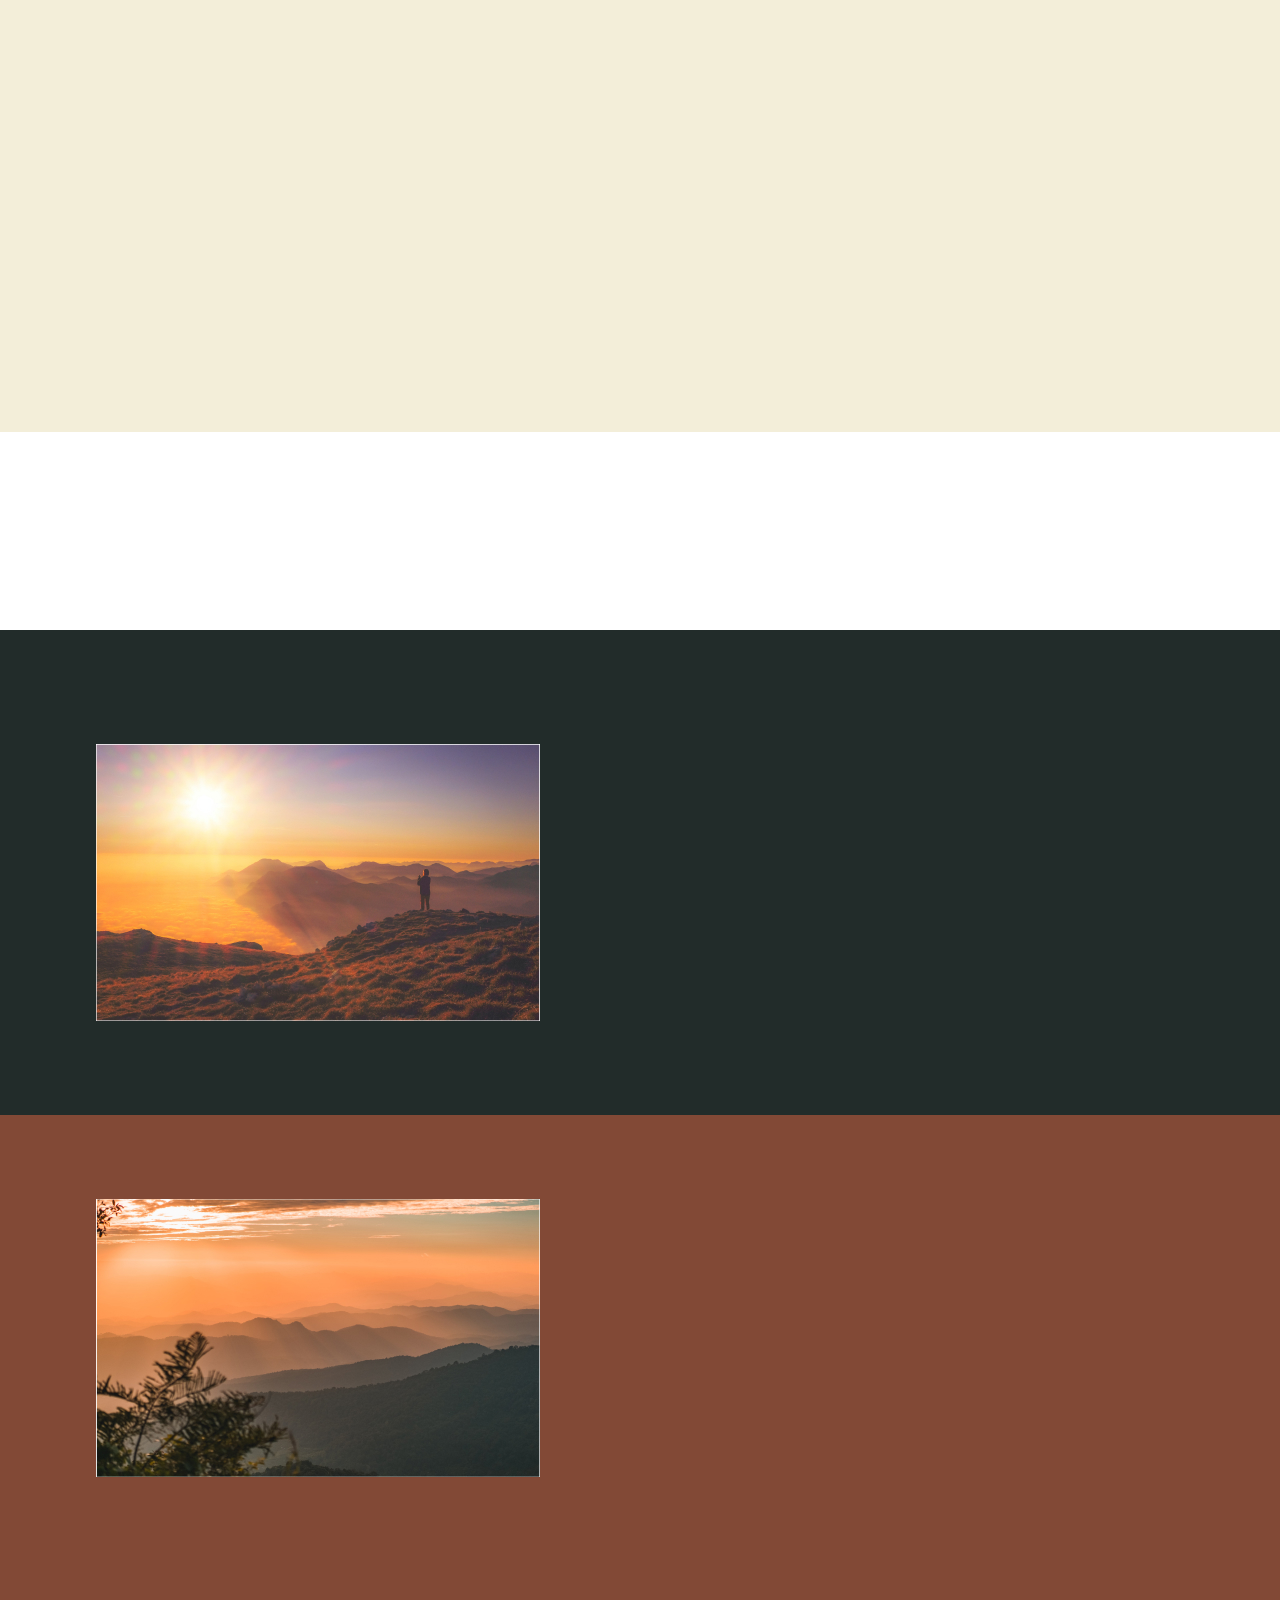
==== flexbox-challenge04/index.html @ 7397736f "flexbox-challenge04 mobile design" ====
<!DOCTYPE html>
<html lang="en">
  <head>
    <meta charset="UTF-8" />
    <meta http-equiv="X-UA-Compatible" content="IE=edge" />
    <meta name="viewport" content="width=device-width, initial-scale=1.0" />
    <link rel="stylesheet" href="./style.css" />
    <title>Document</title>
  </head>
  <body>
    <section class="intro">
      <div class="container">
        <p class="intro__text"></p>
        <h1 class="intro__title"></h1>
      </div>
    </section>
    <section class="section-two">
      <div class="container">
        <h2 class="section-title section-title--dark"></h2>
        <div class="row">
          <div class="col">
            <p></p>
          </div>
          <div class="col">
            <p></p>
          </div>
        </div>
      </div>
    </section>
    <section class="section-three">
      <div class="container row">
        <div class="col">
          <h2 class="section-title"></h2>
          <p></p>
        </div>
        <div class="col">
            <img src="img/image-01.jpg" alt="" />
        </div>
      </div>
    </section>
    <section class="section-four">
        <div class="container row">
            <div class="col">
                <img src="img/image-02.jpg" alt="">
            </div>
            <div class="col">
                <h2 class="section-title"></h2>
                <p></p>
            </div>
        </div>
    </section>
  </body>
</html>
---- flexbox-challenge04/style.css ----
*, *::before, *::after {
        box-sizing: border-box;
}

body {
    margin: 0;
    font-family: 'Roboto', sans-serif;
    font-size: 1.3125rem;
    line-height: 1.6;
    color: #222C2A;
}

img {
    max-width: 100%;
}

h1, h2 {
    font-family: 'Playfair Display', serif;
    font-weight: 900;
    margin-top: 0;
    line-height: 1.1;
}

section {
    padding: 4em 0;
}

.container {
    width: 85%;
    margin: 0 auto;
}

.section-title {
    font-size: 2.25rem;
    color: #F3EED9;
}

.section-title--dark {
    color:#824936;
}

.intro {
    background-color: #F3EED9;
    padding: 200px 0;
    text-align: center;
    color: #824936;
}

.intro__text {
    text-transform: uppercase;
    letter-spacing: 10px;
    font-size: 1.125rem;
    color: #222C2A;
    margin: 0 0 .25em;
}

.intro__title {
    font-size: 3rem;
}

.section-three {
    background-color: #222C2A;
    color: #fff;
}

.section-four {
    background-color: #824936;
    color: #fff;
}
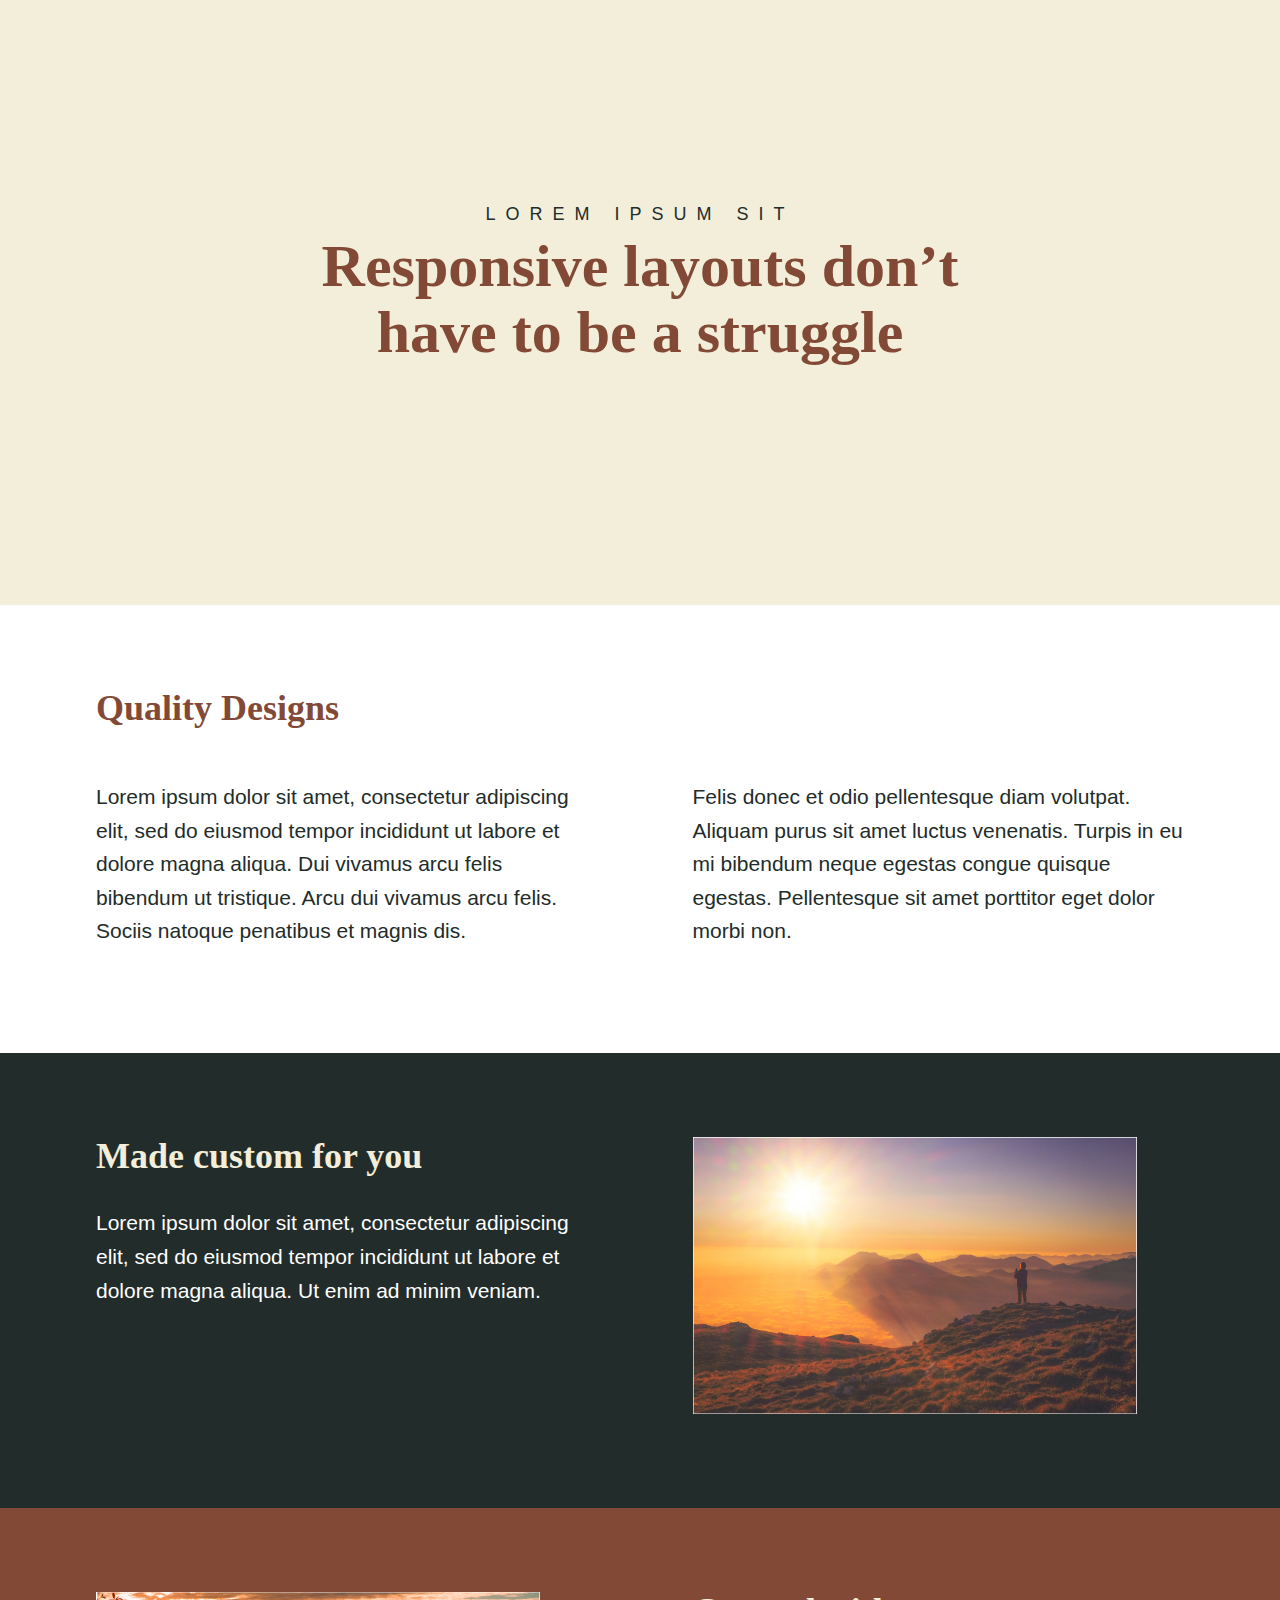
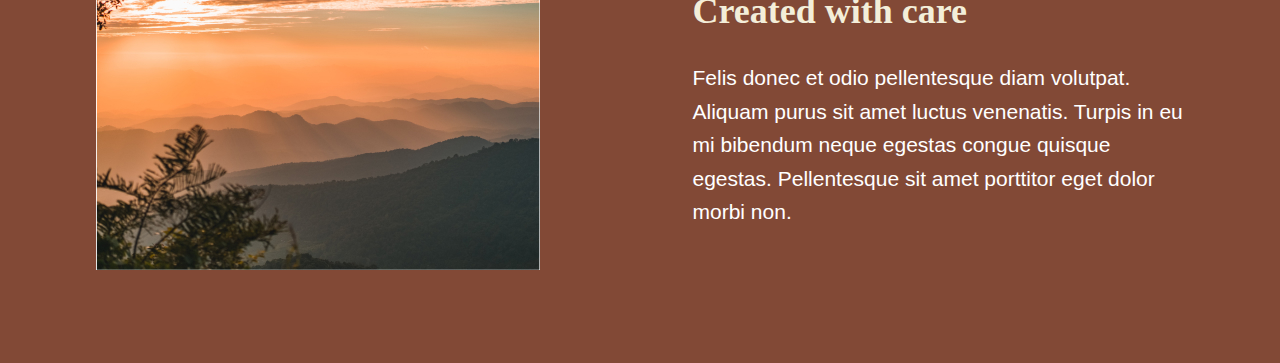
==== commit 036d16b4: "flexbox-challenge04 done" ====
--- a/flexbox-challenge04/index.html
+++ b/flexbox-challenge04/index.html
@@ -10,44 +10,68 @@
   <body>
     <section class="intro">
       <div class="container">
-        <p class="intro__text"></p>
-        <h1 class="intro__title"></h1>
+        <p class="intro__text">lorem ipsum sit</p>
+        <h1 class="intro__title">
+          Responsive layouts don’t <br> have to be a struggle
+        </h1>
       </div>
     </section>
+
     <section class="section-two">
       <div class="container">
-        <h2 class="section-title section-title--dark"></h2>
+        <h2 class="section-title section-title--dark">Quality Designs</h2>
         <div class="row">
           <div class="col">
-            <p></p>
+            <p>
+              Lorem ipsum dolor sit amet, consectetur adipiscing elit, sed do
+              eiusmod tempor incididunt ut labore et dolore magna aliqua. Dui
+              vivamus arcu felis bibendum ut tristique. Arcu dui vivamus arcu
+              felis. Sociis natoque penatibus et magnis dis.
+            </p>
           </div>
           <div class="col">
-            <p></p>
+            <p>
+              Felis donec et odio pellentesque diam volutpat. Aliquam purus sit
+              amet luctus venenatis. Turpis in eu mi bibendum neque egestas
+              congue quisque egestas. Pellentesque sit amet porttitor eget dolor
+              morbi non.
+            </p>
           </div>
         </div>
       </div>
     </section>
+
     <section class="section-three">
       <div class="container row">
         <div class="col">
-          <h2 class="section-title"></h2>
-          <p></p>
+          <h2 class="section-title">Made custom for you</h2>
+          <p>
+            Lorem ipsum dolor sit amet, consectetur adipiscing elit, sed do
+            eiusmod tempor incididunt ut labore et dolore magna aliqua. Ut enim
+            ad minim veniam.
+          </p>
         </div>
         <div class="col">
-            <img src="img/image-01.jpg" alt="" />
+          <img src="img/image-01.jpg" alt="" />
         </div>
       </div>
     </section>
+
     <section class="section-four">
-        <div class="container row">
-            <div class="col">
-                <img src="img/image-02.jpg" alt="">
-            </div>
-            <div class="col">
-                <h2 class="section-title"></h2>
-                <p></p>
-            </div>
+      <div class="container row">
+        <div class="col">
+          <img src="img/image-02.jpg" alt="" />
         </div>
+        <div class="col">
+          <h2 class="section-title">Created with care</h2>
+          <p>
+            Felis donec et odio pellentesque diam volutpat. Aliquam purus sit
+            amet luctus venenatis. Turpis in eu mi bibendum neque egestas congue
+            quisque egestas. Pellentesque sit amet porttitor eget dolor morbi
+            non.
+          </p>
+        </div>
+      </div>
     </section>
   </body>
 </html>
--- a/flexbox-challenge04/style.css
+++ b/flexbox-challenge04/style.css
@@ -28,6 +28,7 @@
 .container {
     width: 85%;
     margin: 0 auto;
+    max-width: 1128px;
 }
 
 .section-title {
@@ -67,3 +68,21 @@
     background-color: #824936;
     color: #fff;
 }
+
+@media (min-width:800px) {
+    .row {
+        display: flex;
+    }
+
+    .col {
+        width: 100%;
+    }
+
+    .col + .col {
+        margin-left: 5em;
+    }
+
+    .intro__title {
+        font-size: 3.75rem;
+    }
+}
